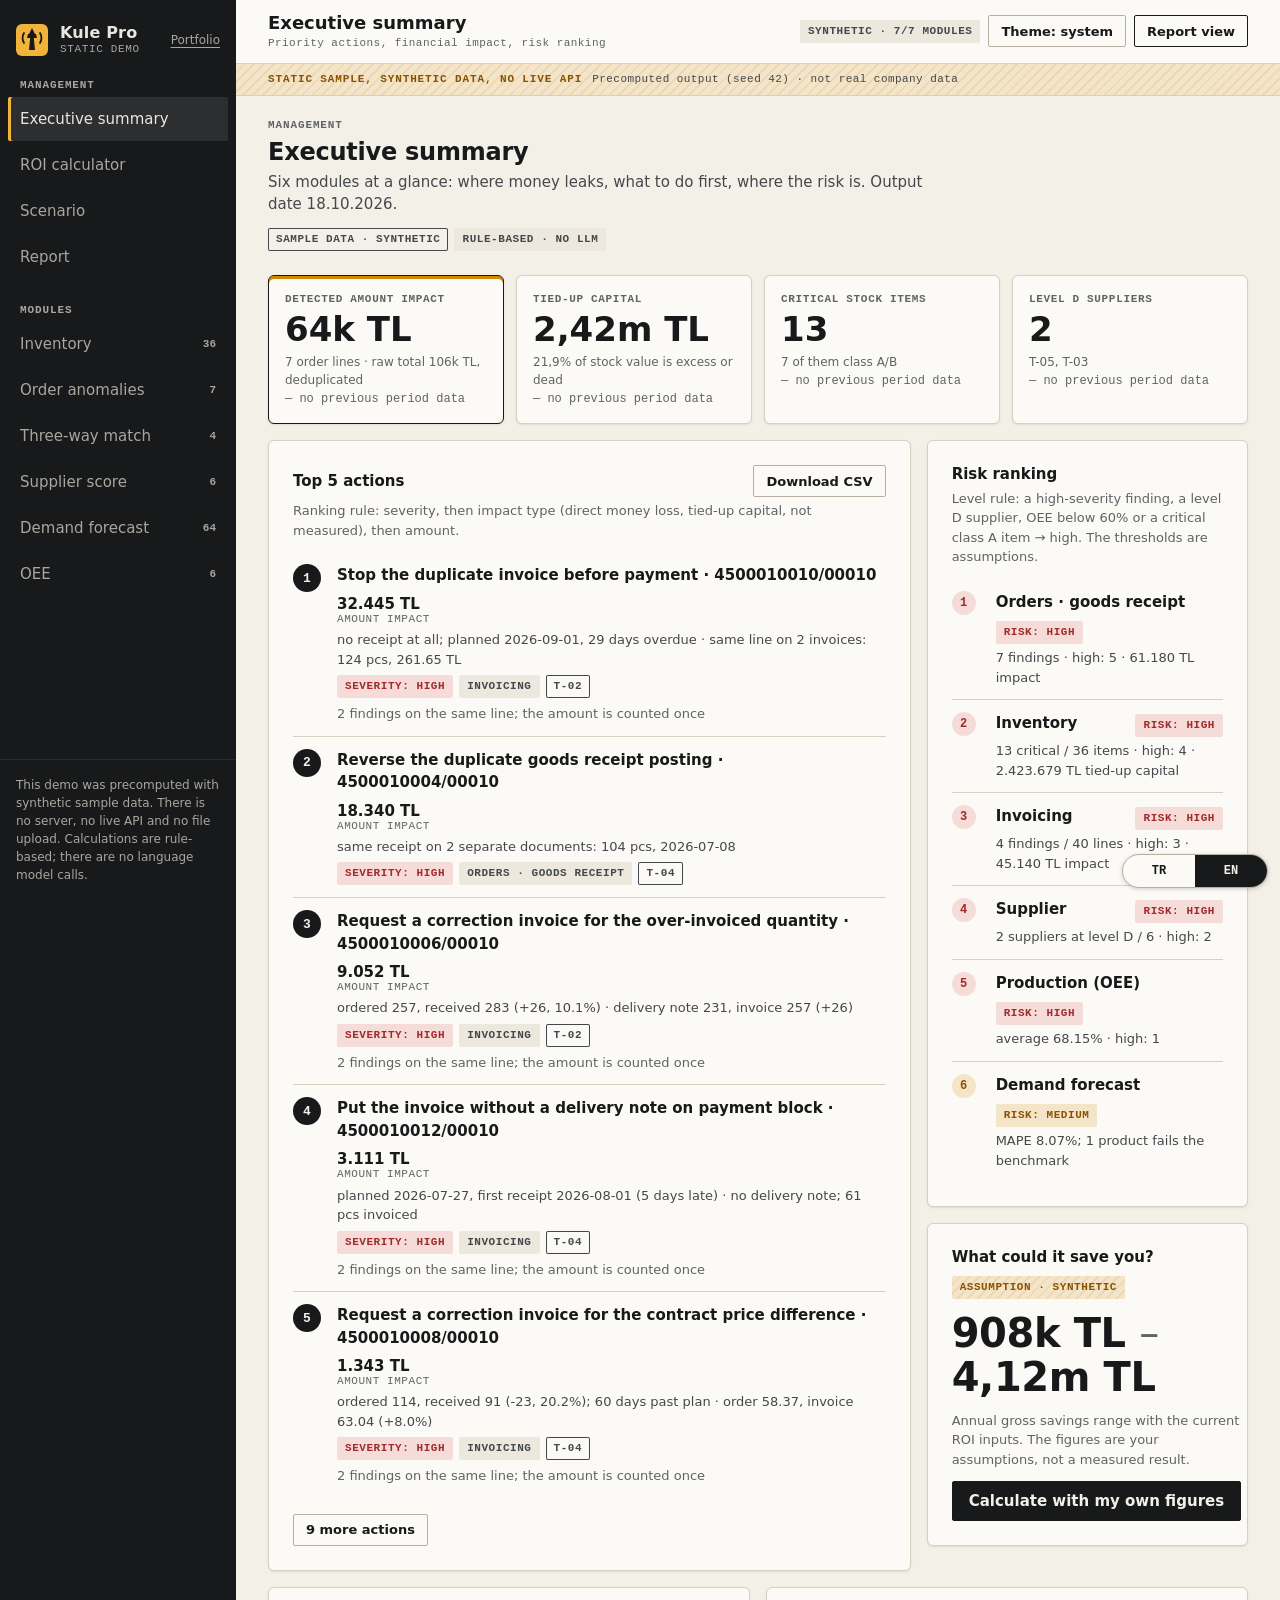
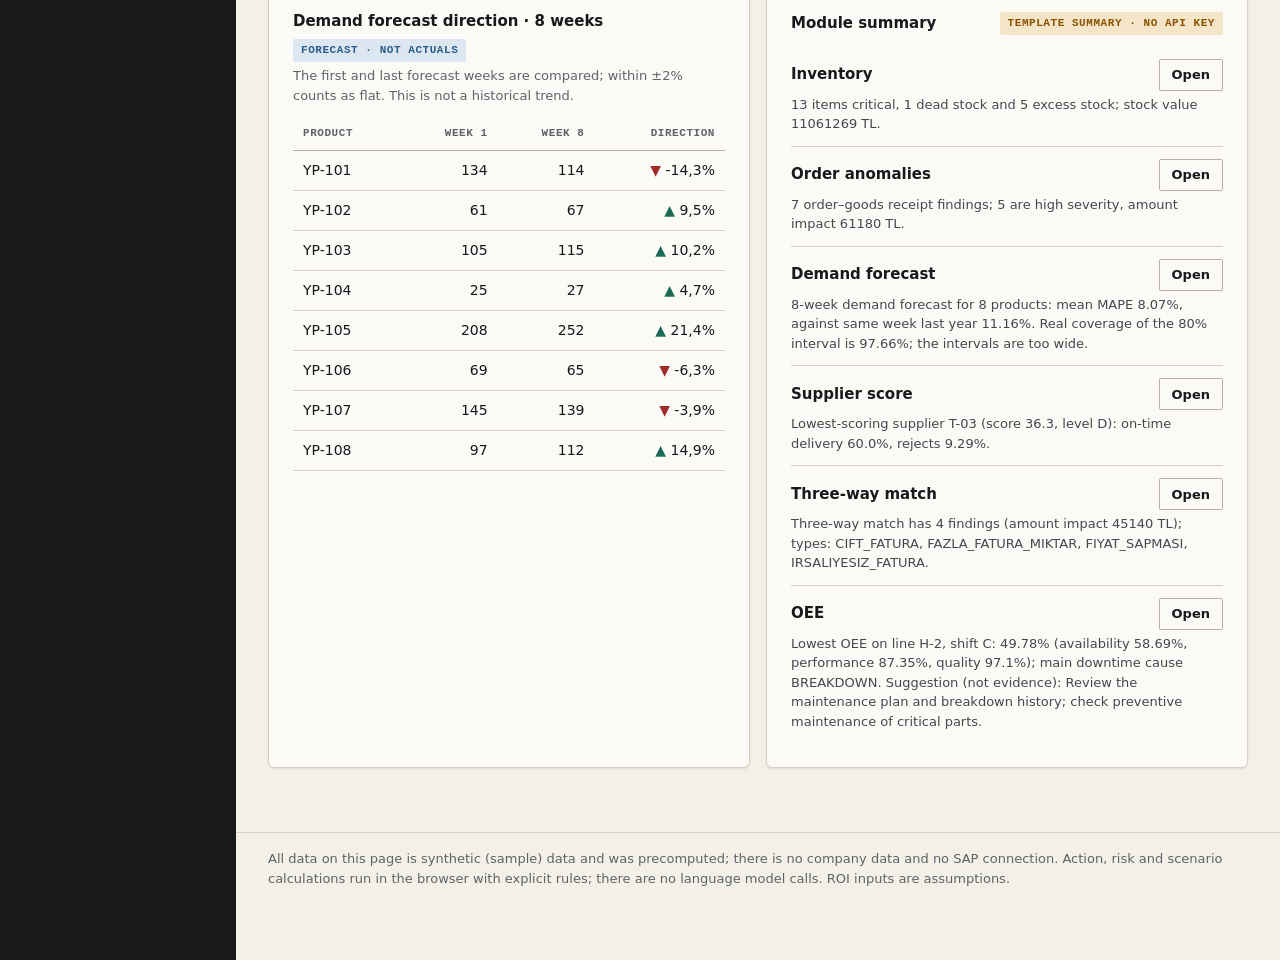
==== demo/index.html @ 312dd3b3 "v0.2.0: kodsuz test kanıtı, güncel eval ve gerçek model örneklemi - Test kanıtı sayfası (kanit/): sa" ====
<!doctype html>
<html lang="tr">
<head>
<meta charset="utf-8">
<meta name="viewport" content="width=device-width, initial-scale=1">
<meta name="robots" content="noindex">
<title>Kule Pro demo</title>
<meta name="description" content="Kule Pro panelinin statik demosu: sentetik, önceden hesaplanmış örnek veri; canlı API yok. Hesaplar tarayıcıda, açık kurallarla yapılır; dil modeli yok.">
<link rel="icon" href="data:image/svg+xml,%3Csvg xmlns='http://www.w3.org/2000/svg' viewBox='0 0 32 32'%3E%3Crect width='32' height='32' rx='6' fill='%23f0b43a'/%3E%3Cpath d='M13 26h6l-1.2-12h-3.6zM11 14h10l-1-4h-8zM16 4l-3 6h6z' fill='%2317191b'/%3E%3C/svg%3E">
<link rel="stylesheet" href="panel.css">
<style>
/* Demo etiketi: her ekranda, başlığın altında; baskıda da görünür. */
.demo-etiket { display: flex; flex-wrap: wrap; align-items: center; gap: 4px 10px; padding: 8px 16px; background: var(--hatch), var(--wait-soft);
  border-top: 1px solid var(--rule); color: var(--wait); font: 600 var(--t-xs)/1.4 var(--mono); letter-spacing: .04em; }
.demo-etiket b { text-transform: uppercase; letter-spacing: .08em; }
.demo-etiket span { color: var(--ink-2); font-weight: 500; }
.geri { color: var(--nav-ink-2); font-size: 12px; text-decoration: underline; text-underline-offset: 3px; }
.geri:hover, .geri:focus-visible { color: var(--nav-ink); }
.marka .geri { margin-left: auto; }
@media (min-width: 960px) { .demo-etiket { padding-left: var(--s6); padding-right: var(--s6); } }
/* Dil düğmesi sağ altta durur; son satırlar onun altında kalmasın. */
.alt { padding-bottom: 72px; }
</style>
</head>
<body>
<a class="atla" href="#icerik">İçeriğe geç</a>
<div class="kabuk">
  <aside class="yan" aria-label="Gezinti">
    <div class="marka">
      <svg class="marka-isaret" viewBox="0 0 32 32" aria-hidden="true">
        <rect x="0" y="0" width="32" height="32" rx="6" fill="#f0b43a"/>
        <path d="M13 26h6l-1.2-12h-3.6zM11 14h10l-1-4h-8zM16 4l-3 6h6z" fill="#17191b"/>
        <path d="M8 9a10 10 0 0 0 0 10M24 9a10 10 0 0 1 0 10" stroke="#17191b" stroke-width="1.8" fill="none" stroke-linecap="round"/>
      </svg>
      <div><b>Kule Pro</b><small>Statik demo</small></div>
      <a class="geri" href="../index.html">Portföy</a>
    </div>
    <nav class="gezinti" id="gezinti"></nav>
    <div class="yan-alt">Bu demo sentetik örnek veriyle önceden hesaplanmıştır. Sunucu, canlı API ve dosya yükleme yoktur. Hesaplar kural tabanlıdır; dil modeli çağrısı yoktur.</div>
  </aside>

  <div class="ana">
    <header class="ust">
      <div class="ust-ic">
        <div class="ust-baslik">
          <h1 id="ustBaslik">Yönetici özeti</h1>
          <p id="ustAlt">Tedarik zinciri kontrol kulesi</p>
        </div>
        <div class="ust-arac">
          <span class="rozet" id="veriRozet">Veri yükleniyor</span>
          <button class="btn kucuk hayalet" id="temaBtn" type="button">Tema: sistem</button>
          <button class="btn kucuk" id="raporBtn" type="button">Rapor görünümü</button>
        </div>
      </div>
      <p class="demo-etiket" role="note"><b>Statik örnek, sentetik veri, canlı API yok</b><span>Önceden hesaplanmış çıktı (tohum 42) · gerçek şirket verisi değildir</span></p>
    </header>

    <main class="icerik" id="icerik" tabindex="-1">
      <p class="uyari" id="durum" role="status" hidden></p>
      <div id="govde"></div>
      <div class="bekle" id="yukleAlan" hidden>
        <b>ÖRNEK VERİ YOK</b>
        <p>Demo verisi okunamadı. Sayfayı yenileyin.</p>
      </div>
    </main>

    <footer class="alt">
      Bu sayfadaki bütün veriler sentetik (örnek) veridir ve önceden hesaplanmıştır; firma verisi ve SAP bağlantısı yoktur. Aksiyon, risk ve senaryo
      hesapları açık kurallarla tarayıcıda yapılır; dil modeli çağrısı yoktur. ROI girdileri varsayımsaldır.
    </footer>
  </div>
</div>

<script src="veri.js"></script>
<script src="hesap.js"></script>
<script src="panel.js"></script>
<script src="i18n.js"></script>
</body>
</html>
---- demo/panel.css ----
/* Kule Pro demo — tasarım sistemi.
 * Katmanlar: 1 token · 2 temel · 3 kabuk (yerleşim) · 4 bileşen · 5 grafik · 6 yardımcı · 7 baskı.
 * Renk yalnız token'dan okunur; bileşen içinde ham renk yok. Metin token'ları açık ve koyu temada WCAG AA (≥ 4,5:1).
 */

/* ---------- 1. Token ---------- */
:root {
  --paper: #f3f0e8; --surface: #fbfaf6; --surface-2: #ece8dd; --ink: #17191b; --ink-2: #44484c; --ink-3: #5f6367;
  --rule: #d6d0c3; --rule-strong: #b7b0a1;
  --accent: #d08a00; --accent-ink: #7a4e00; --accent-soft: #f6e3b8;
  --ok: #1d6b57; --ok-soft: #d9ece5; --wait: #8a5200; --wait-soft: #f4e4c8; --bad: #a12a2a; --bad-soft: #f5dcd9;
  --info: #2b5c8a; --info-soft: #dce7f2;
  --nav: #17191b; --nav-ink: #e9e6de; --nav-ink-2: #a9a69e; --nav-active: #f0b43a;
  --shadow: 0 1px 0 rgba(23, 25, 27, .04), 0 1px 3px rgba(23, 25, 27, .06);
  --sans: "IBM Plex Sans", system-ui, -apple-system, "Segoe UI", sans-serif;
  --mono: "IBM Plex Mono", ui-monospace, "Cascadia Mono", Consolas, monospace;
  --s1: 4px; --s2: 8px; --s3: 12px; --s4: 16px; --s5: 24px; --s6: 32px; --s7: 48px;
  --r1: 2px; --r2: 6px;
  --t-xs: 11px; --t-sm: 13px; --t-md: 15px; --t-lg: 18px; --t-xl: 24px; --t-2xl: 34px;
  --hatch: repeating-linear-gradient(135deg, transparent 0 5px, rgba(138, 82, 0, .08) 5px 7px);
  color-scheme: light;
}
@media (prefers-color-scheme: dark) {
  :root:not([data-theme="light"]) {
    --paper: #121315; --surface: #1a1c1f; --surface-2: #23262a; --ink: #eceae4; --ink-2: #bfc0bb; --ink-3: #9a9c97;
    --rule: #2e3135; --rule-strong: #464a4f;
    --accent: #f0b43a; --accent-ink: #f3c46a; --accent-soft: #3a2e14;
    --ok: #6cc3a3; --ok-soft: #173229; --wait: #e5aa52; --wait-soft: #35280f; --bad: #ec8b84; --bad-soft: #3a1c1b;
    --info: #8db8e3; --info-soft: #1a2a3a;
    --nav: #0c0d0e; --nav-ink: #e9e6de; --nav-ink-2: #a3a09a; --nav-active: #f0b43a;
    --shadow: 0 1px 0 rgba(0, 0, 0, .3);
    --hatch: repeating-linear-gradient(135deg, transparent 0 5px, rgba(229, 170, 82, .16) 5px 7px);
    color-scheme: dark;
  }
}
:root[data-theme="dark"] {
  --paper: #121315; --surface: #1a1c1f; --surface-2: #23262a; --ink: #eceae4; --ink-2: #bfc0bb; --ink-3: #9a9c97;
  --rule: #2e3135; --rule-strong: #464a4f;
  --accent: #f0b43a; --accent-ink: #f3c46a; --accent-soft: #3a2e14;
  --ok: #6cc3a3; --ok-soft: #173229; --wait: #e5aa52; --wait-soft: #35280f; --bad: #ec8b84; --bad-soft: #3a1c1b;
  --info: #8db8e3; --info-soft: #1a2a3a;
  --nav: #0c0d0e; --nav-ink: #e9e6de; --nav-ink-2: #a3a09a; --nav-active: #f0b43a;
  --shadow: 0 1px 0 rgba(0, 0, 0, .3);
  --hatch: repeating-linear-gradient(135deg, transparent 0 5px, rgba(229, 170, 82, .16) 5px 7px);
  color-scheme: dark;
}

/* ---------- 2. Temel ---------- */
* { box-sizing: border-box; }
html { -webkit-text-size-adjust: 100%; }
body { margin: 0; background: var(--paper); color: var(--ink); font: 400 var(--t-md)/1.5 var(--sans); overflow-x: hidden; }
button, input, select { font: inherit; color: inherit; }
h1, h2, h3, h4 { margin: 0; line-height: 1.2; }
p { margin: 0; }
code { font: 500 .92em var(--mono); background: var(--surface-2); padding: 1px 4px; border-radius: var(--r1); }
a { color: var(--info); }
:focus-visible { outline: 2px solid var(--accent); outline-offset: 2px; }
.sr { position: absolute; width: 1px; height: 1px; overflow: hidden; clip: rect(0 0 0 0); white-space: nowrap; }
.atla { position: absolute; left: var(--s2); top: -48px; z-index: 10; background: var(--ink); color: var(--paper); padding: var(--s2) var(--s3); }
.atla:focus { top: var(--s2); }
[hidden] { display: none !important; }

/* ---------- 3. Kabuk ---------- */
.kabuk { display: grid; grid-template-columns: minmax(0, 1fr); min-height: 100vh; }
.ana { min-width: 0; }
.yan { background: var(--nav); color: var(--nav-ink); }
.marka { display: flex; align-items: center; gap: var(--s3); padding: var(--s4); }
.marka-isaret { width: 32px; height: 32px; flex: 0 0 auto; }
.marka b { display: block; font: 700 16px/1.1 var(--sans); letter-spacing: .01em; }
.marka small { display: block; font: 500 var(--t-xs)/1.3 var(--mono); color: var(--nav-ink-2); letter-spacing: .06em; text-transform: uppercase; }
.gezinti { display: flex; gap: 0; overflow-x: auto; padding: 0 var(--s2) var(--s2); scrollbar-width: thin; }
.gezinti-grup { display: contents; }
.gezinti-grup > span { display: none; }
.gezinti button { flex: 0 0 auto; display: flex; align-items: center; gap: var(--s2); min-height: 44px; padding: 0 var(--s3);
  border: 0; border-radius: var(--r1); background: none; color: var(--nav-ink-2); cursor: pointer; white-space: nowrap; text-align: left; font-weight: 500; }
.gezinti button:hover { color: var(--nav-ink); background: rgba(255, 255, 255, .06); }
.gezinti button[aria-current="page"] { color: var(--nav-ink); background: rgba(255, 255, 255, .09); box-shadow: inset 3px 0 0 var(--nav-active); }
.gezinti button .say { margin-left: auto; font: 600 var(--t-xs)/1 var(--mono); color: var(--nav-ink-2); }
.yan-alt { display: none; }

.ust { position: relative; z-index: 5; background: var(--surface); border-bottom: 1px solid var(--rule); }
.ust-ic { display: flex; flex-wrap: wrap; align-items: center; justify-content: space-between; gap: var(--s2) var(--s3); padding: var(--s3) var(--s4); }
.ust-baslik { min-width: 0; }
.ust-baslik h1 { font: 700 var(--t-lg)/1.2 var(--sans); }
.ust-baslik p { font: 500 var(--t-xs)/1.4 var(--mono); color: var(--ink-3); letter-spacing: .04em; margin-top: 2px; }
.ust-arac { display: flex; flex-wrap: wrap; gap: var(--s2); align-items: center; }
.icerik { padding: var(--s5) var(--s4) var(--s7); max-width: 1240px; width: 100%; margin: 0 auto; min-width: 0; }
.alt { border-top: 1px solid var(--rule); font-size: var(--t-sm); color: var(--ink-3); padding: var(--s4); }

@media (min-width: 960px) {
  .kabuk { grid-template-columns: 236px minmax(0, 1fr); background: linear-gradient(90deg, var(--nav) 236px, transparent 236px); }
  .ust { position: sticky; top: 0; }
  .yan { position: sticky; top: 0; height: 100vh; display: flex; flex-direction: column; overflow-y: auto; }
  .marka { padding: var(--s5) var(--s4) var(--s4); }
  .gezinti { flex-direction: column; overflow: visible; padding: 0 var(--s2); gap: 2px; }
  .gezinti-grup { display: flex; flex-direction: column; gap: 2px; margin-bottom: var(--s4); }
  .gezinti-grup > span { display: block; padding: var(--s2) var(--s3) var(--s1); font: 600 var(--t-xs)/1 var(--mono); color: var(--nav-ink-2); letter-spacing: .08em; text-transform: uppercase; }
  .yan-alt { display: block; margin-top: auto; padding: var(--s4); font-size: 12px; color: var(--nav-ink-2); border-top: 1px solid rgba(255, 255, 255, .08); }
  .ust-ic, .icerik, .alt { padding-left: var(--s6); padding-right: var(--s6); }
}

/* ---------- 4. Bileşen ---------- */
/* Düğme */
.btn { display: inline-flex; align-items: center; justify-content: center; gap: var(--s2); min-height: 40px; padding: 0 var(--s4);
  border: 1.5px solid var(--ink); background: transparent; border-radius: var(--r1); cursor: pointer; font-weight: 600; white-space: nowrap; text-decoration: none; color: var(--ink); }
.btn:hover { background: var(--ink); color: var(--paper); }
.btn.birincil { background: var(--ink); color: var(--paper); }
.btn.birincil:hover { background: var(--ink-2); border-color: var(--ink-2); }
.btn.kucuk { min-height: 32px; padding: 0 var(--s3); font-size: var(--t-sm); }
.btn.hayalet { border-color: var(--rule-strong); }
.btn svg { width: 16px; height: 16px; }

/* Rozet */
.rozetler { display: flex; flex-wrap: wrap; gap: 6px; align-items: center; }
.rozet { display: inline-flex; align-items: center; gap: 6px; font: 600 var(--t-xs)/1 var(--mono); letter-spacing: .05em; text-transform: uppercase;
  padding: 6px 8px; border-radius: var(--r1); white-space: nowrap; background: var(--surface-2); color: var(--ink-2); }
.rozet.ok { background: var(--ok-soft); color: var(--ok); }
.rozet.wait { background: var(--wait-soft); color: var(--wait); }
.rozet.bad { background: var(--bad-soft); color: var(--bad); }
.rozet.info { background: var(--info-soft); color: var(--info); }
.rozet.cerceve { background: transparent; box-shadow: inset 0 0 0 1px currentColor; }
.rozet.varsayim { background: var(--hatch), var(--wait-soft); color: var(--wait); }
.rozet.sim { background: var(--info-soft); color: var(--info); box-shadow: inset 0 0 0 1px currentColor; }
.nokta { width: 8px; height: 8px; border-radius: 50%; background: currentColor; flex: 0 0 auto; }

/* Sayfa başlığı */
.sayfa-bas { display: flex; flex-wrap: wrap; gap: var(--s3); align-items: flex-end; justify-content: space-between; margin-bottom: var(--s5); }
.sayfa-bas h2 { font: 700 var(--t-xl)/1.15 var(--sans); letter-spacing: -.01em; }
.sayfa-bas p { color: var(--ink-2); margin-top: var(--s1); max-width: 70ch; }
.ust-etiket { display: block; font: 600 var(--t-xs)/1 var(--mono); color: var(--ink-3); letter-spacing: .08em; text-transform: uppercase; margin-bottom: var(--s2); }

/* Kart */
.kart { background: var(--surface); border: 1px solid var(--rule); border-radius: var(--r2); padding: var(--s4); min-width: 0; box-shadow: var(--shadow); }
.kart + .kart { margin-top: var(--s4); }
.kart-bas { display: flex; flex-wrap: wrap; gap: var(--s2); align-items: center; justify-content: space-between; margin-bottom: var(--s3); }
.kart-bas h3 { font: 650 var(--t-md)/1.3 var(--sans); }
.kart-bas .alt-yazi { width: 100%; font-size: var(--t-sm); color: var(--ink-3); margin-top: -4px; }
@media (min-width: 720px) { .kart { padding: var(--s5); } }

/* Izgara */
.izgara { display: grid; gap: var(--s4); grid-template-columns: minmax(0, 1fr); margin-bottom: var(--s4); }
@media (min-width: 900px) {
  .izgara.iki { grid-template-columns: repeat(2, minmax(0, 1fr)); }
  .izgara.uc-bir { grid-template-columns: minmax(0, 2fr) minmax(0, 1fr); }
  .izgara.bir-iki { grid-template-columns: minmax(0, 1fr) minmax(0, 1.4fr); }
}
.izgara > .kart + .kart { margin-top: 0; }

/* KPI */
.kpis { display: grid; gap: var(--s3); grid-template-columns: repeat(auto-fit, minmax(min(100%, 168px), 1fr)); margin-bottom: var(--s4); }
.kpi { background: var(--surface); border: 1px solid var(--rule); border-radius: var(--r2); padding: var(--s4); min-width: 0; box-shadow: var(--shadow); display: flex; flex-direction: column; gap: var(--s1); }
.kpi > span { font: 600 var(--t-xs)/1.3 var(--mono); color: var(--ink-3); text-transform: uppercase; letter-spacing: .06em; }
.kpi > b { font: 700 var(--t-xl)/1.15 var(--sans); overflow-wrap: anywhere; font-variant-numeric: tabular-nums; }
.kpi > small { font-size: 12px; color: var(--ink-3); }
.kpi.vurgu { border-color: var(--ink); box-shadow: inset 0 3px 0 var(--accent), var(--shadow); }
.kpi.buyuk > b { font-size: var(--t-2xl); }
.trend { display: inline-flex; align-items: center; gap: 4px; font: 600 12px/1 var(--mono); color: var(--ink-3); }
.trend.yok { font-weight: 500; }

/* Tablo */
.tablo-kap { overflow-x: auto; margin: 0 calc(-1 * var(--s1)); padding: 0 var(--s1); }
.tbl { width: 100%; border-collapse: collapse; font-size: 14px; font-variant-numeric: tabular-nums; }
.tbl th, .tbl td { padding: 9px 10px; border-bottom: 1px solid var(--rule); text-align: right; white-space: nowrap; vertical-align: middle; }
.tbl th:first-child, .tbl td:first-child, .tbl .l { text-align: left; }
.tbl .l { white-space: normal; min-width: 200px; }
.tbl th { font: 600 var(--t-xs)/1.3 var(--mono); color: var(--ink-3); text-transform: uppercase; letter-spacing: .05em; border-bottom-color: var(--rule-strong); }
.tbl tbody tr:hover { background: var(--surface-2); }
.tbl tr[hidden] { display: none; }
.tbl .not-satir { font-size: 12px; color: var(--ink-3); display: block; margin-top: 2px; white-space: normal; }
.degisti { background: var(--accent-soft); }

/* Aksiyon listesi */
.aksiyonlar { list-style: none; margin: 0; padding: 0; counter-reset: a; }
.aksiyon { display: grid; grid-template-columns: 32px minmax(0, 1fr); gap: var(--s1) var(--s3); padding: var(--s3) 0; border-bottom: 1px solid var(--rule); }
.aksiyon:last-child { border-bottom: 0; }
.aksiyon-no { width: 28px; height: 28px; border-radius: 50%; display: grid; place-items: center; font: 700 13px/1 var(--mono); background: var(--ink); color: var(--paper); grid-row: span 3; }
.aksiyon-bas { display: flex; flex-wrap: wrap; gap: var(--s2); align-items: baseline; justify-content: space-between; }
.aksiyon-bas b { font-weight: 650; overflow-wrap: anywhere; }
.para { font: 700 var(--t-md)/1.2 var(--sans); font-variant-numeric: tabular-nums; white-space: nowrap; }
.para small { display: block; font: 500 var(--t-xs)/1.2 var(--mono); color: var(--ink-3); text-transform: uppercase; letter-spacing: .05em; text-align: right; }
.para.yok { color: var(--ink-3); font-weight: 500; font-size: var(--t-sm); }
.aksiyon p { font-size: var(--t-sm); color: var(--ink-2); overflow-wrap: anywhere; }
.aksiyon .meta { display: flex; flex-wrap: wrap; gap: 6px; margin-top: 2px; }

/* Uyarı / not / boş durum */
.uyari { padding: var(--s3) var(--s4); border-left: 3px solid var(--wait); background: var(--wait-soft); font-size: var(--t-sm); color: var(--ink); border-radius: 0 var(--r1) var(--r1) 0; margin-bottom: var(--s4); }
.uyari.info { border-left-color: var(--info); background: var(--info-soft); }
.uyari p + p { margin-top: 4px; }
.uyari b { font-weight: 650; }
.not { font-size: var(--t-sm); color: var(--ink-3); margin-top: var(--s3); }
.bekle { border: 1px dashed var(--rule-strong); border-radius: var(--r2); padding: var(--s5); color: var(--ink-2); background: var(--surface); }
.bekle b { font: 600 var(--t-sm)/1 var(--mono); letter-spacing: .08em; color: var(--wait); }
.bekle p { margin-top: var(--s2); }

/* Form */
.alanlar { display: grid; gap: var(--s3); grid-template-columns: minmax(0, 1fr); }
@media (min-width: 640px) { .alanlar { grid-template-columns: repeat(2, minmax(0, 1fr)); } }
.alan { display: flex; flex-direction: column; gap: 6px; min-width: 0; }
.alan > label, .alan > .etiket { font-size: var(--t-sm); font-weight: 600; color: var(--ink); }
.alan small { font-size: 12px; color: var(--ink-3); }
.girdi { display: flex; align-items: stretch; min-height: 40px; border: 1px solid var(--rule-strong); border-radius: var(--r1); background: var(--paper); min-width: 0; }
.girdi:focus-within { outline: 2px solid var(--accent); outline-offset: 1px; }
.girdi input { flex: 1 1 auto; min-width: 0; width: 100%; border: 0; background: transparent; padding: 0 var(--s3); font-variant-numeric: tabular-nums; }
.girdi input:focus { outline: none; }
.girdi .birim { display: flex; align-items: center; padding: 0 var(--s3); font: 500 12px/1 var(--mono); color: var(--ink-3); border-left: 1px solid var(--rule); white-space: nowrap; }
.aralik-girdi { display: grid; grid-template-columns: auto minmax(0, 1fr) auto minmax(0, 1fr); gap: var(--s2); align-items: center; }
.aralik-girdi > span { font-size: var(--t-sm); color: var(--ink-3); }
.alan.varsayim .girdi { background: var(--hatch), var(--paper); }
select.secim { min-height: 40px; padding: 0 var(--s3); background: var(--paper); border: 1px solid var(--rule-strong); border-radius: var(--r1); max-width: 100%; }
fieldset { border: 0; margin: 0; padding: 0; min-width: 0; }
legend { padding: 0; font: 650 var(--t-md)/1.3 var(--sans); margin-bottom: var(--s3); }

/* Kaydırıcı */
.kaydirici { display: grid; grid-template-columns: minmax(0, 1fr) auto; gap: 4px var(--s3); align-items: center; }
.kaydirici label { font-size: var(--t-sm); font-weight: 600; }
.kaydirici output { font: 700 var(--t-sm)/1 var(--mono); font-variant-numeric: tabular-nums; min-width: 6ch; text-align: right; }
.kaydirici input[type="range"] { grid-column: 1 / -1; width: 100%; height: 32px; margin: 0; accent-color: var(--accent); cursor: pointer; background: transparent; }
.kaydirici + .kaydirici { margin-top: var(--s3); }

/* Bölümlü seçici */
.bolumlu { display: inline-flex; border: 1px solid var(--rule-strong); border-radius: var(--r1); overflow: hidden; flex-wrap: wrap; }
.bolumlu button { min-height: 36px; padding: 0 var(--s3); border: 0; background: transparent; cursor: pointer; font-size: var(--t-sm); font-weight: 600; color: var(--ink-2); }
.bolumlu button + button { border-left: 1px solid var(--rule-strong); }
.bolumlu button[aria-pressed="true"] { background: var(--ink); color: var(--paper); }

/* Karşılaştırma (önce/sonra) */
.karsi { display: grid; grid-template-columns: repeat(auto-fit, minmax(min(100%, 150px), 1fr)); gap: var(--s3); }
.karsi > div { border: 1px solid var(--rule); border-radius: var(--r2); padding: var(--s3); background: var(--paper); min-width: 0; }
.karsi span { display: block; font: 600 var(--t-xs)/1.3 var(--mono); color: var(--ink-3); text-transform: uppercase; letter-spacing: .05em; }
.karsi b { display: block; font: 700 var(--t-lg)/1.3 var(--sans); font-variant-numeric: tabular-nums; }
.karsi small { font: 600 12px/1.2 var(--mono); }
.yukari { color: var(--ok); } .asagi { color: var(--bad); } .notr { color: var(--ink-3); }

/* ---------- 5. Grafik ---------- */
.cubuklar { list-style: none; margin: 0; padding: 0; display: grid; gap: var(--s3); }
.cubuklar li { display: grid; grid-template-columns: minmax(0, 1fr) auto; gap: 4px var(--s3); align-items: baseline; font-size: var(--t-sm); }
.cubuklar .iz { grid-column: 1 / -1; position: relative; height: 10px; background: var(--surface-2); border-radius: 5px; overflow: hidden; }
.cubuklar .iz i { position: absolute; top: 0; bottom: 0; left: calc(var(--a, 0) * 1%); width: calc((var(--b) - var(--a, 0)) * 1%); background: var(--accent); border-radius: 5px; }
.cubuklar .iz.aralik i { background: linear-gradient(90deg, var(--accent-soft), var(--accent)); box-shadow: inset 0 0 0 1px var(--accent); }
.cubuklar .iz.bad i { background: var(--bad); } .cubuklar .iz.wait i { background: var(--wait); } .cubuklar .iz.ok i { background: var(--ok); }
.cubuklar b { font-variant-numeric: tabular-nums; white-space: nowrap; }
.mini-iz { display: inline-block; width: 72px; height: 6px; background: var(--surface-2); border-radius: 3px; vertical-align: middle; margin-right: var(--s2); overflow: hidden; }
.mini-iz i { display: block; height: 100%; width: calc(var(--w) * 1%); background: var(--accent); }
.grafik { margin: 0 0 var(--s4); }
.grafik svg { display: block; width: 100%; height: auto; }
.grafik .grid { stroke: var(--rule); stroke-width: 1; }
.grafik .band { fill: var(--accent); fill-opacity: .22; }
.grafik .cizgi { fill: none; stroke: var(--ok); stroke-width: 2.5; }
.grafik .nokta-g { fill: var(--ok); }
.grafik text { fill: var(--ink-3); font: 500 11px var(--mono); }
.aksiyon .risk-isaret { grid-row: span 2; }
.risk-isaret { display: inline-grid; place-items: center; width: 24px; height: 24px; border-radius: 50%; font: 700 12px/1 var(--mono); }
.risk-isaret.bad { background: var(--bad-soft); color: var(--bad); } .risk-isaret.wait { background: var(--wait-soft); color: var(--wait); } .risk-isaret.ok { background: var(--ok-soft); color: var(--ok); }

/* ROI sonuç bandı */
.roi-sonuc { display: grid; gap: var(--s3); }
.roi-sonuc .buyuk { font: 700 clamp(26px, 6vw, 40px)/1.1 var(--sans); font-variant-numeric: tabular-nums; letter-spacing: -.01em; overflow-wrap: anywhere; }
.roi-sonuc .buyuk span { color: var(--ink-3); font-weight: 500; }

/* ---------- 6. Yardımcı ---------- */
.ayirici { height: 1px; background: var(--rule); margin: var(--s4) 0; border: 0; }
.esnek { display: flex; flex-wrap: wrap; gap: var(--s2); align-items: center; }
.ara { justify-content: space-between; }
.mono { font-family: var(--mono); }
.sag { text-align: right; }
.kucuk-metin { font-size: var(--t-sm); color: var(--ink-3); }
.mt { margin-top: var(--s4); }
.yalniz-baski { display: none; }

/* ---------- 7. Baskı ---------- */
@media print {
  :root { --paper: #fff; --surface: #fff; --surface-2: #f1f1f1; --ink: #000; --ink-2: #222; --ink-3: #444; --rule: #bbb; --rule-strong: #888; color-scheme: light; }
  @page { size: A4; margin: 14mm 12mm; }
  body { font-size: 11pt; background: #fff; }
  .yan, .ust-arac, .atla, .yalniz-ekran, .alt .yalniz-ekran { display: none !important; }
  .kabuk { display: block; }
  .ust { position: static; border: 0; }
  .icerik { padding: 0; max-width: none; }
  .kart, .kpi { box-shadow: none; break-inside: avoid; }
  .yalniz-baski { display: block; }
  .tablo-kap { overflow: visible; }
  .tbl th, .tbl td { white-space: normal; padding: 5px 6px; }
  a { color: #000; text-decoration: none; }
}
@media (prefers-reduced-motion: reduce) { * { scroll-behavior: auto !important; transition: none !important; } }

/* ROI girdi güven etiketi */
.alan small b { font-weight: 650; }
.alan small .guven-ikincil { color: var(--info); }
.alan small .guven-kullanici { color: var(--wait); }

/* ROI girdi güven etiketi */
.alan small b { font-weight: 650; }
.alan small .guven-ikincil { color: var(--info); }
.alan small .guven-kullanici { color: var(--wait); }

/* ---------- Ek bileşenler ---------- */
.secim { min-height: 40px; padding: 0 var(--s3); background: var(--paper); color: var(--ink); border: 1px solid var(--rule-strong); border-radius: var(--r1); max-width: 100%; width: 100%; font: inherit; }
textarea.secim { padding: var(--s2) var(--s3); min-height: 80px; resize: vertical; }
.onay { display: flex; align-items: center; gap: var(--s2); font-weight: 600; min-height: 40px; }
.onay input { width: 18px; height: 18px; }
.uyari.bad-kutu { border-left-color: var(--bad); background: var(--bad-soft); }
.bad-metin { color: var(--bad); font-weight: 600; }
.ok-metin { color: var(--ok); font-weight: 600; }
.kpi.bad > b { color: var(--bad); }
.filtre-cubuk { display: grid; gap: var(--s3); grid-template-columns: minmax(0, 1fr); margin-bottom: var(--s4); }
.pano { display: grid; gap: var(--s4); grid-template-columns: minmax(0, 1fr); align-items: stretch; }
.kol .kart-bas h3 { display: flex; align-items: center; gap: var(--s2); }
.kol .say { font: 600 var(--t-xs)/1 var(--mono); color: var(--ink-3); }
.vaka-kart { display: grid; gap: var(--s1); width: 100%; text-align: left; font: inherit; color: var(--ink); background: var(--paper);
  border: 1px solid var(--rule); border-left: 3px solid var(--rule-strong); border-radius: var(--r1); padding: var(--s3); margin-bottom: var(--s2);
  cursor: pointer; min-height: 44px; }
.vaka-kart:hover { border-color: var(--ink-2); }
.vaka-kart.gec { border-left-color: var(--bad); }
.vaka-kart.secili { outline: 2px solid var(--accent); outline-offset: 1px; }
.vaka-kart b { font-weight: 650; overflow-wrap: anywhere; }
.vaka-kart .meta { display: flex; flex-wrap: wrap; gap: 6px; }
.vaka-kart .sla { font: 500 var(--t-xs)/1.4 var(--mono); color: var(--ink-3); }
.vaka-kart .sla.bad { color: var(--bad); font-weight: 600; }
.detay { margin-bottom: var(--s4); border-color: var(--rule-strong); }
.detay .meta { display: flex; flex-wrap: wrap; gap: 6px; margin-bottom: var(--s3); }
.ozellik { display: grid; grid-template-columns: minmax(0, 1fr); gap: 2px var(--s3); margin: 0; font-size: var(--t-sm); }
.ozellik dt { color: var(--ink-3); font-weight: 600; }
.ozellik dd { margin: 0 0 var(--s2); overflow-wrap: anywhere; }
.kod-kutu { white-space: pre-wrap; overflow-wrap: anywhere; background: var(--surface-2); border-radius: var(--r1); padding: var(--s3); font: 400 var(--t-xs)/1.5 var(--mono); max-width: 100%; overflow-x: auto; }
.kart .kucuk-metin { overflow-wrap: anywhere; }
@media (min-width: 640px) {
  .filtre-cubuk { grid-template-columns: repeat(3, minmax(0, 1fr)); }
  .ozellik { grid-template-columns: max-content minmax(0, 1fr); }
  .pano { grid-template-columns: repeat(auto-fit, minmax(220px, 1fr)); }
}
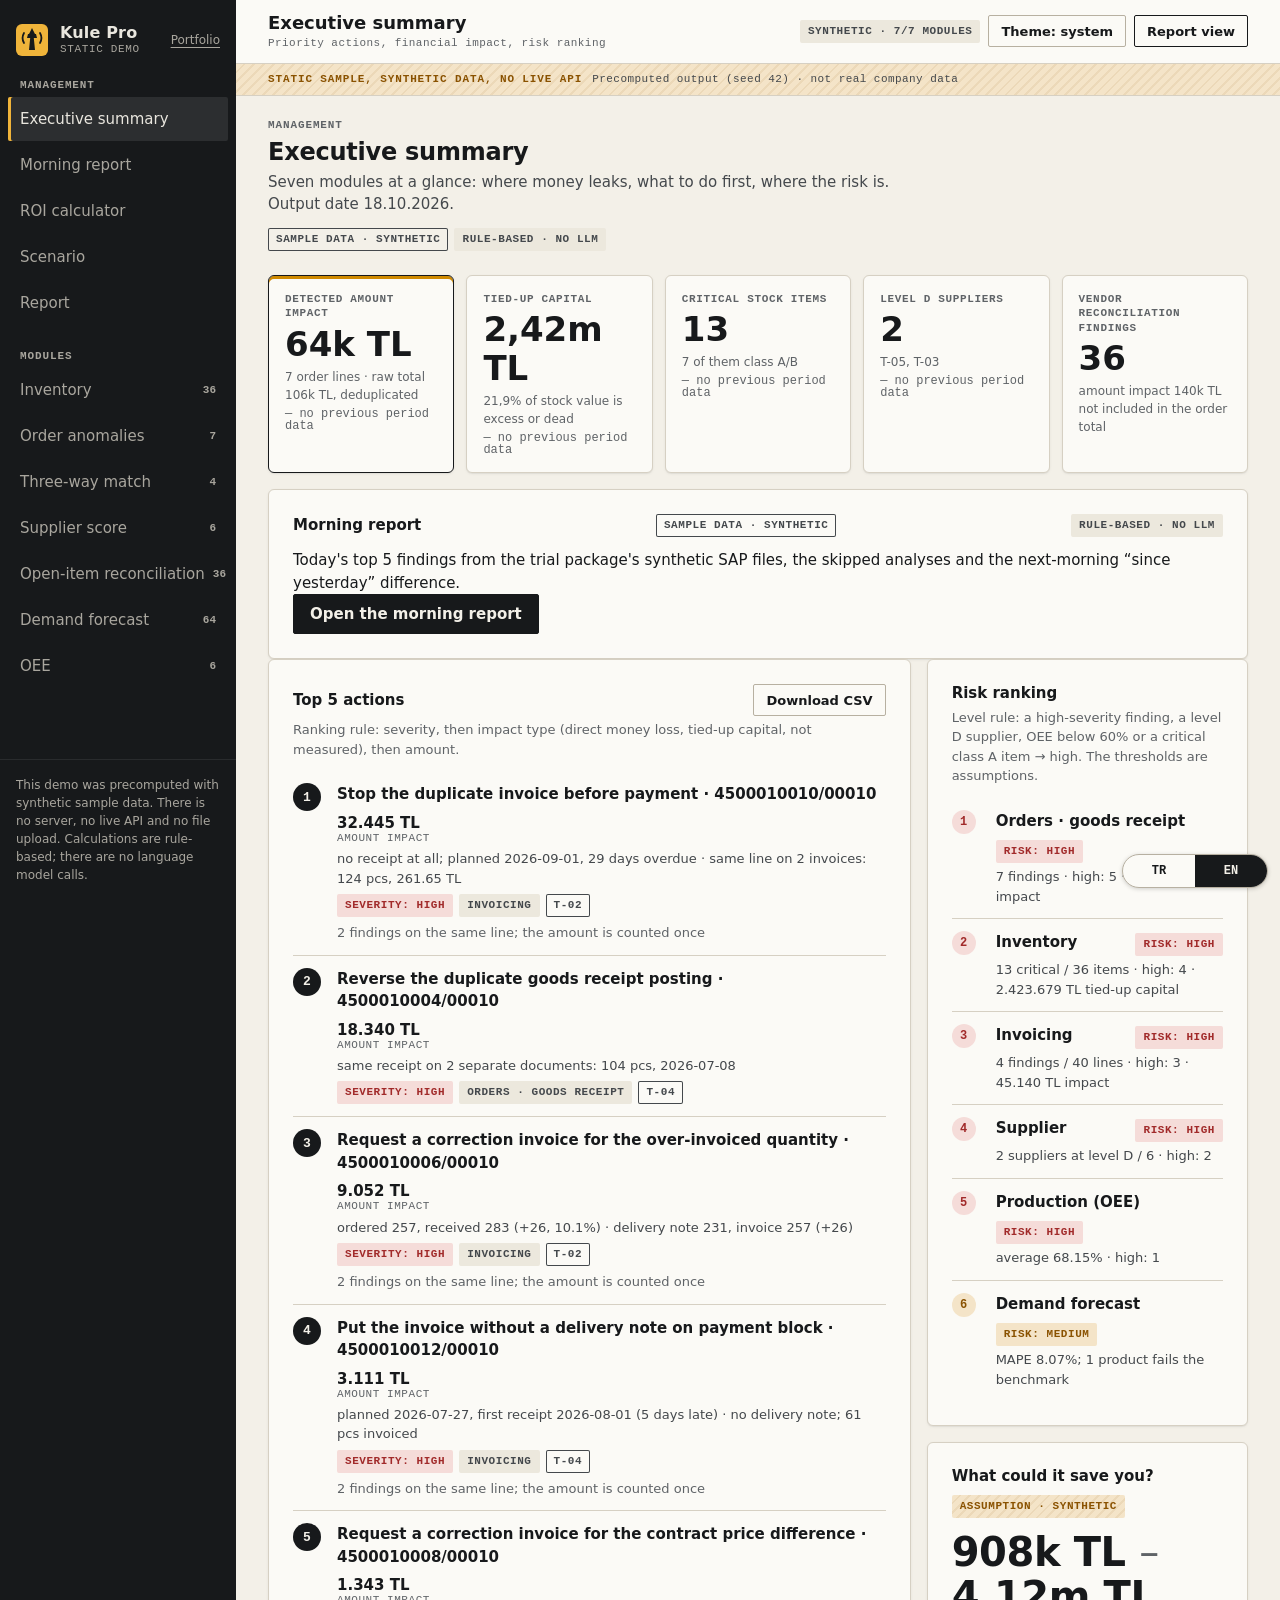
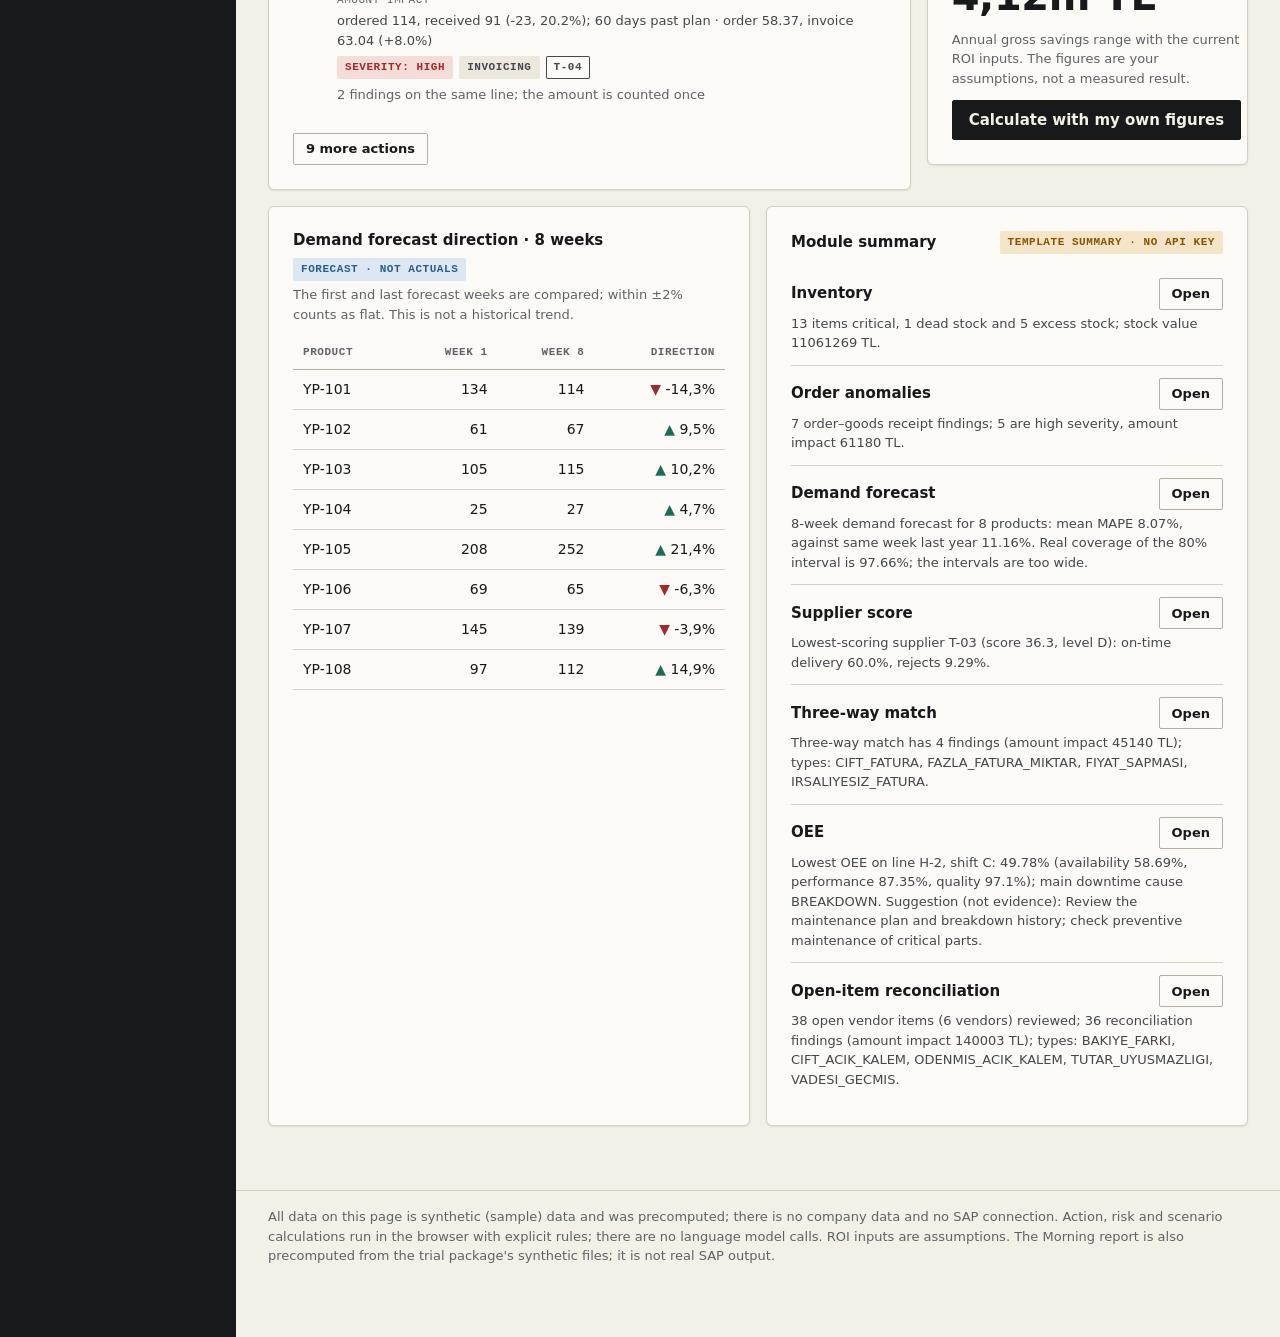
==== commit 8d9751ab: "demo: v0.6.0'a göre yenilendi (FBL1N modülü, Sabah raporu, Dünden beri, SAP biçimleri notu), senteti" ====
--- a/demo/index.html
+++ b/demo/index.html
@@ -66,7 +66,7 @@
 
     <footer class="alt">
       Bu sayfadaki bütün veriler sentetik (örnek) veridir ve önceden hesaplanmıştır; firma verisi ve SAP bağlantısı yoktur. Aksiyon, risk ve senaryo
-      hesapları açık kurallarla tarayıcıda yapılır; dil modeli çağrısı yoktur. ROI girdileri varsayımsaldır.
+      hesapları açık kurallarla tarayıcıda yapılır; dil modeli çağrısı yoktur. ROI girdileri varsayımsaldır. Sabah raporu da deneme paketinin sentetik dosyalarından önceden hesaplanmıştır; gerçek SAP çıktısı değildir.
     </footer>
   </div>
 </div>
--- a/demo/panel.css
+++ b/demo/panel.css
@@ -329,3 +329,7 @@
   .ozellik { grid-template-columns: max-content minmax(0, 1fr); }
   .pano { grid-template-columns: repeat(auto-fit, minmax(220px, 1fr)); }
 }
+
+/* Sabah raporu ve SAP biçimleri notu */
+.liste { margin: 0 0 var(--s3); padding-left: 1.25em; list-style: disc; display: grid; gap: 6px; }
+.liste li { overflow-wrap: anywhere; }
